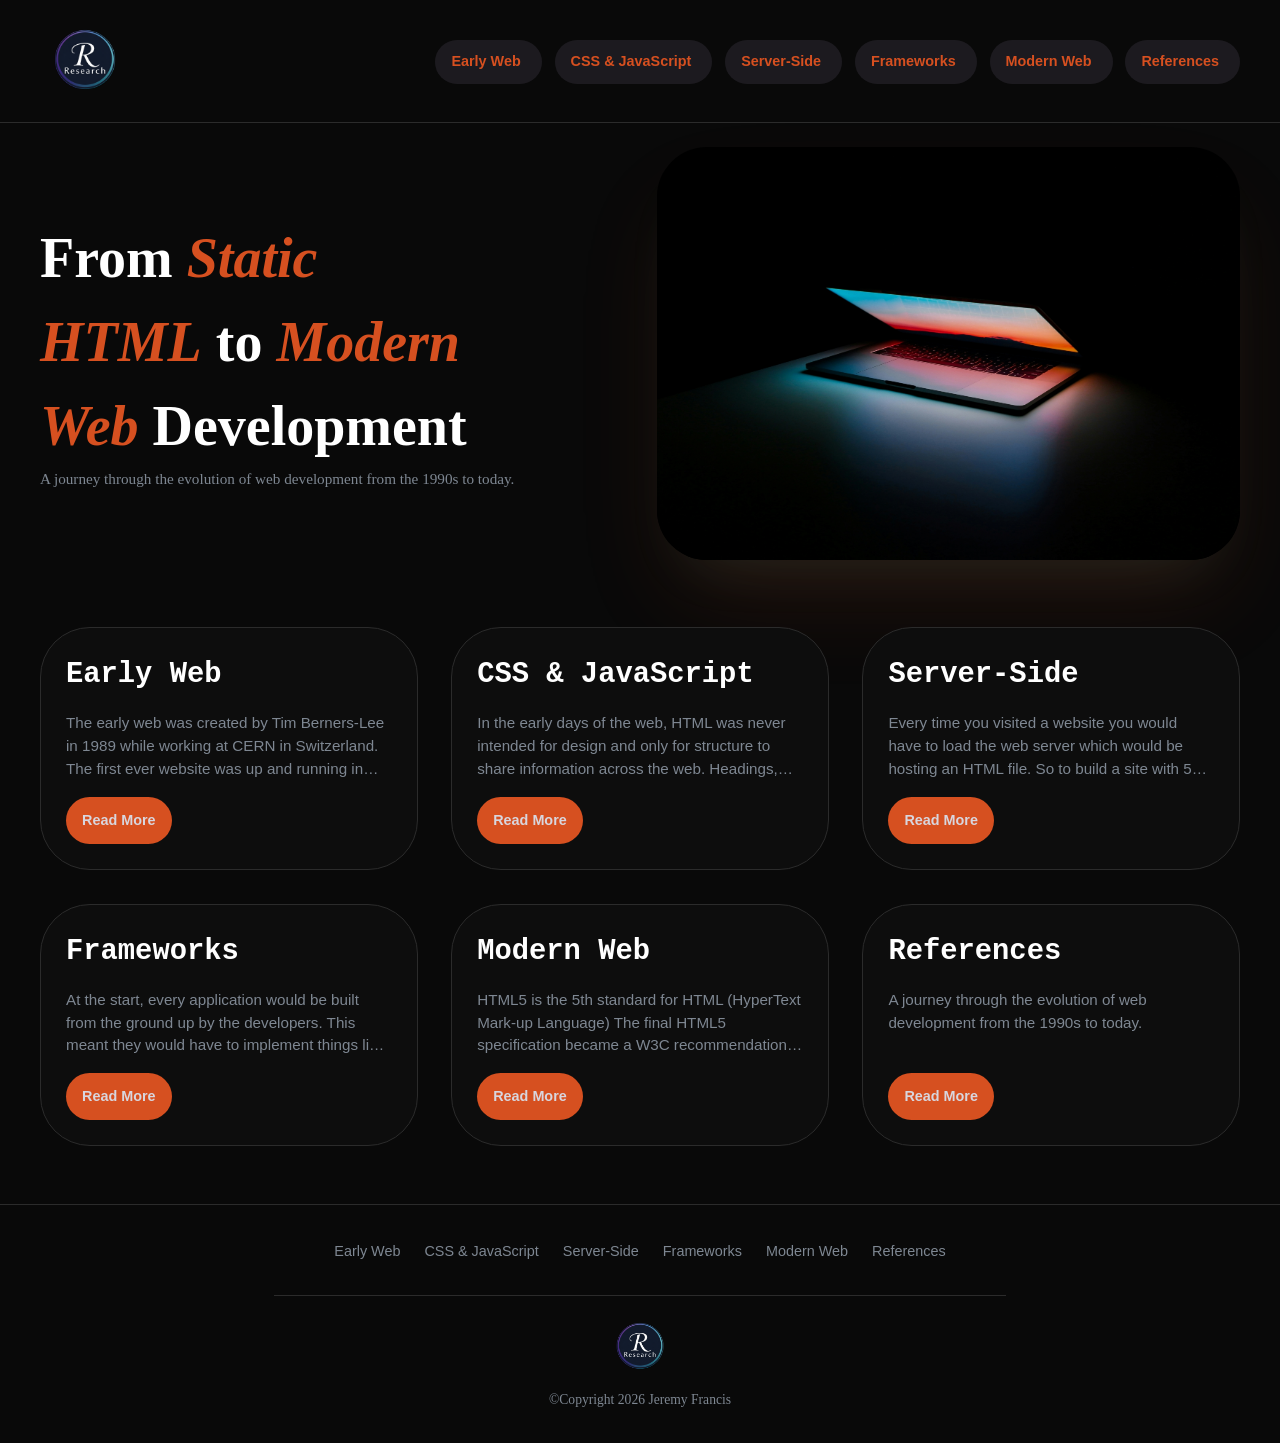
==== index.html @ c293f707 "Add files via upload" ====
<!doctype html>
<html>
  <head>
    <title>From Static HTML to Modern Web Development</title>
    <link rel="stylesheet" href="style.css" />
  </head>
  <body>
    <header>
      <nav>
        <a href="index.html" class="logo-text"
          ><img src="public/Untitled design.svg" alt="" srcset=""
        /></a>
        <!-- HAMBURGER -->
        <input type="checkbox" id="menu-toggle" class="menu-toggle" />

        <label for="menu-toggle" class="hamburger">
          <span></span>
        </label>

        <ul class="menu">
          <li><a href="earlyWeb.html">Early Web</a></li>
          <li><a href="css.html">CSS & JavaScript</a></li>
          <li><a href="serverSide.html">Server-Side</a></li>
          <li><a href="frameworks.html">Frameworks </a></li>
          <li><a href="modernWeb.html">Modern Web</a></li>
          <li><a href="references.html">References</a></li>
        </ul>
      </nav>
    </header>
    <main>
      <section class="content-grid-hero">
        <div class="hero-grid-child-1">
          <h1>
            From <span class="highlight-text">Static HTML</span> to
            <span class="highlight-text">Modern Web</span> Development
          </h1>
          <p class="sub-text">
            A journey through the evolution of web development from the 1990s to
            today.
          </p>
        </div>
        <div class="hero-grid-child-2">
          <img src="public/hero-bg.jpg" alt="" />
        </div>
      </section>
      <aside class="container">
        <div class="grid-cards">
          <div class="card">
            <h2>Early Web</h2>
            <p>
              The early web was created by Tim Berners-Lee in 1989 while working
              at CERN in Switzerland. The first ever website was up and running
              in 1991.
            </p>
            <a href="earlyWeb.html" class="btn">Read More</a>
          </div>
          <div class="card">
            <h2>CSS & JavaScript</h2>
            <p>
              In the early days of the web, HTML was never intended for design
              and only for structure to share information across the web.
              Headings, paragraphs, and links were the only structures needed to
              accomplish this.
            </p>
            <a href="css.html" class="btn">Read More</a>
          </div>
          <div class="card">
            <h2>Server-Side</h2>
            <p>
              Every time you visited a website you would have to load the web
              server which would be hosting an HTML file. So to build a site
              with 500 unique pages, you would have to write all 500 pages of
              HTML.
            </p>
            <a href="serverSide.html" class="btn">Read More</a>
          </div>
          <div class="card">
            <h2>Frameworks</h2>
            <p>
              At the start, every application would be built from the ground up
              by the developers. This meant they would have to implement things
              like form validation, database connections, routes, a templating
              engine, etc.
            </p>
            <a href="frameworks.html" class="btn">Read More</a>
          </div>
          <div class="card">
            <h2>Modern Web</h2>
            <p>
              HTML5 is the 5th standard for HTML (HyperText Mark-up Language)
              The final HTML5 specification became a W3C recommendation in 2014.
              For a long time, web developers have had to put a div in a web
              page and label it something like “header”, “nav”, “article” or
              “section” to give other applications on the web an idea of what
              that div is used for.
            </p>
            <a href="modernWeb.html" class="btn">Read More</a>
          </div>
          <div class="card">
            <h2>References</h2>
            <p>
              A journey through the evolution of web development from the 1990s
              to today.
            </p>
            <a href="references.html" class="btn">Read More</a>
          </div>
        </div>
      </aside>
    </main>
    <footer>
      <div class="maintain">
        <ul class="menu-footer">
          <li><a href="earlyWeb.html">Early Web</a></li>
          <li><a href="css.html">CSS & JavaScript</a></li>
          <li><a href="serverSide.html">Server-Side</a></li>
          <li><a href="frameworks.html">Frameworks </a></li>
          <li><a href="modernWeb.html">Modern Web</a></li>
          <li><a href="references.html">References</a></li>
        </ul>
        <div class="footer-head">
          <a href="index.html" class="logo-text"
            ><img src="public/Untitled design.svg" alt="" srcset=""
          /></a>
          <p>©Copyright 2026 Jeremy Francis</p>
        </div>
      </div>
    </footer>
  </body>
</html>
---- style.css ----
/* ==========================================================================
        CSS RESET BY https://www.joshwcomeau.com/css/custom-css-reset/
   ========================================================================== */

/* 1. Use a more-intuitive box-sizing model */
*,
*::before,
*::after {
  box-sizing: border-box;
}

/* 2. Remove default margin */
*:not(dialog) {
  margin: 0;
}

/* 3. Enable keyword animations */
@media (prefers-reduced-motion: no-preference) {
  html {
    interpolate-size: allow-keywords;
  }
}

body {
  /* 4. Add accessible line-height */
  line-height: 1.5;
  /* 5. Improve text rendering */
  -webkit-font-smoothing: antialiased;
}

/* 6. Improve media defaults */
img,
picture,
video,
canvas,
svg {
  display: block;
  max-width: 100%;
}

/* 7. Inherit fonts for form controls */
input,
button,
textarea,
select {
  font: inherit;
}

/* 8. Avoid text overflows */
p,
h1,
h2,
h3,
h4,
h5,
h6 {
  overflow-wrap: break-word;
}

/* 9. Improve line wrapping */
p {
  text-wrap: pretty;
}
h1,
h2,
h3,
h4,
h5,
h6 {
  text-wrap: balance;
}

/*
  10. Create a root stacking context
*/
#root,
#__next {
  isolation: isolate;
}
/* ==========================================================================
                                END CSS RESET
   ========================================================================== */

/* ==========================================================================
                        VARIABLES SO ITS EASIER TO REUSE
   ========================================================================== */
:root {
  /* Background colors */
  --main-bg: oklch(14% 0 0);
  /* Cards */
  --card-bg: oklch(16% 0 0);
  --card-border-color: oklch(29% 0 0);

  /* Accents */
  --accent-main: oklch(60.5% 0.178 38.5);
  --accent-alt: oklch(80% 0.12 180);

  /* TEXT COLORS */
  --heading-color: oklch(100% 0 0);
  --body-text: oklch(88% 0.01 295);
  --small-text: oklch(62% 0.02 255);
  --link-color: oklch(60.5% 0.178 38.5);
  --link-hover-color: oklch(100% 0 0);

  /* TYPOGRAPHY */
  --heading-font: "Courier New", Courier, monospace;
  --body-font: Verdana, Geneva, Tahoma, sans-serif;

  /* VALUES */
  --container: 1200px;
}
/* ==========================================================================
                                END VARIABLES
   ========================================================================== */

header {
  width: 100%;
  position: sticky;
  top: 0;
  padding: clamp(0.5rem, 1vw + 0.2rem, 1rem) clamp(1rem, 2vw + 0.5rem, 3rem);
  background: var(--main-bg);
  z-index: 1000;
  min-height: clamp(60px, 10vh, 85px);
  align-content: center;
  border-bottom: 1px solid var(--card-border-color);
}
nav {
  max-width: var(--container);
  margin: auto;
  display: flex;
  align-items: center;
  justify-content: space-between;
}
.logo-text img {
  width: clamp(70px, 11vw, 90px);
  height: auto;
  border-radius: 50px;
}

.menu {
  display: flex;
  flex-wrap: nowrap;
  max-width: 1200px;
  align-items: center;
  gap: clamp(0.35rem, 1vw, 0.8rem);
  list-style: none;
  & a {
    text-decoration: none;
    padding: 0.8rem 1rem;
    font-family: var(--body-font);
    font-size: clamp(0.9rem, 0.9vw, 1.05rem);
    font-weight: 600;
    color: var(--link-color);
    transition: 0.5s;
    border-bottom: 2px solid transparent;
    border-right: 5px solid transparent;
    background: oklch(67.85% 0.05035 295.784 / 0.132);
    backdrop-filter: blur(8px);
    border-radius: 50px;
  }

  & a:hover {
    color: var(--link-hover-color);
    border-color: var(--accent-main);
    border-right-color: oklch(60.656% 0.17754 38.659 / 0.831);
  }
}
.menu-toggle {
  display: none;
}
.hamburger {
  display: none;
  width: clamp(40px, 6vw, 45px);
  height: clamp(40px, 6vw, 45px);
  align-items: center;
  justify-content: center;
  border-radius: 12px;
  border: 2px solid rgba(255, 255, 255, 0.12);
  background: rgba(255, 255, 255, 0.06);
  cursor: pointer;
  & span,
  & span::before,
  & span::after {
    display: block;
    width: 18px;
    height: 2px;
    background: #fff;
    position: relative;
    content: "";
    transition:
      transform 0.25s ease,
      top 0.25s ease,
      background 0.25s ease;
    transform-origin: center;
  }
  & span::before {
    position: absolute;
    top: -6px;
  }
  & span::after {
    position: absolute;
    top: 6px;
  }
}
@media (max-width: 1140px) {
  .menu {
    position: absolute;
    top: 100%;
    left: 0;
    right: 0;
    flex-direction: column;
    align-items: center;
    gap: clamp(0.25rem, 1vh, 0.5rem);

    backdrop-filter: blur(12px);
    max-height: 0;
    padding: 0;
    opacity: 0;
    pointer-events: none;

    transition:
      max-height 0.3s ease,
      opacity 0.3s ease,
      padding 0.3s ease;
    & li {
      display: flex;
      align-items: center;
      justify-content: center;
      width: 90%;
      border-bottom: 1px solid var(--card-border-color);
    }
    & li,
    & a {
      padding: 1vh 0;
      background: transparent;
    }
  }
  .menu a:hover {
    border-color: transparent;
  }
  .menu-toggle:checked ~ .menu {
    max-height: 100dvh;
    padding: 0;
    opacity: 1;
    pointer-events: auto;
    background: var(--card-bg);
  }
  .menu-toggle:checked ~ li a:hover {
    border-color: transparent;
  }
  .hamburger {
    display: flex;
  }
  .menu-toggle:checked ~ .hamburger span {
    background: transparent;
  }
  .menu-toggle:checked ~ .hamburger span::before {
    top: 0;
    transform: rotate(45deg);
  }
  .menu-toggle:checked ~ .hamburger span::after {
    top: 0;
    transform: rotate(-45deg);
  }
}
/* ==========================================================================
                                    BODY
   ========================================================================== */
main {
  display: flex;
  align-items: center;
  justify-content: center;
  flex-direction: column;
  margin: 0 auto;
  padding: 24px 0;
}
body {
  background-color: var(--main-bg);
  display: grid;
  min-height: 100dvh;
  grid-template-rows: auto 1fr auto;
}
h1 {
  font-size: clamp(2rem, 5vw + 1rem, 3.5rem);
  color: var(--heading-color);
  font-weight: 700;
}
h2 {
  font-size: clamp(1.5rem, 3vw + 0.5rem, 1.9rem);
  color: var(--heading-color);
  font-weight: 700;
}
h3 {
  font-size: clamp(1.25rem, 2vw + 0.5rem, 1.75rem);
  color: var(--heading-color);
  font-weight: 600;
}
h4 {
  font-size: clamp(1.1rem, 1.5vw + 0.25rem, 1.35rem);
  color: var(--heading-color);
  font-weight: 600;
}
h5 {
  font-size: clamp(1rem, 1vw + 0.25rem, 1.15rem);
  color: var(--heading-color);
  font-weight: 500;
}
h6 {
  font-size: clamp(0.9rem, 0.8vw + 0.2rem, 1rem);
  color: var(--heading-color);
  font-weight: 500;
}
p {
  font-size: clamp(0.95rem, 1vw + 0.1rem, 1.05rem);
  font-weight: 400;
  color: var(--body-text);
}

.highlight-text {
  color: var(--accent-main);
  font-style: oblique;
  font-weight: 600;
}
.sub-text {
  color: var(--small-text) !important;
}
.container {
  max-width: var(--container);
}

aside {
  padding: clamp(1rem, 2vw + 0.5rem, 3rem);
  width: 100%;
  max-width: var(--container);
  display: flex;
  place-items: center;
}

@media (width>1200px) {
  aside {
    padding: clamp(1rem, 2vw + 0.5rem, 3rem) 0;
  }
}
.grid-cards {
  width: 100%;
  display: grid;
  grid-template-columns: repeat(auto-fit, minmax(min(20rem, 100%), 1fr));
  gap: clamp(1rem, 2vw + 0.5rem, 3rem);
}
.card {
  display: flex;
  flex-direction: column;
  width: 100%;
  background: var(--card-bg);
  border: 1px solid var(--card-border-color);
  border-radius: 50px;
  text-wrap: balance;
  padding: 25px;
  gap: 16px;

  & h2 {
    color: var(--heading-color);
    font-size: clamp(1.8rem, 1.6vw + 0.5rem, 1.9rem);
    font-weight: 600;
    font-family: var(--heading-font);
    white-space: nowrap;
  }
  & p {
    flex: 1;
    font-family: var(--body-font);
    color: var(--small-text);
    display: -webkit-box;
    -webkit-line-clamp: 3;
    -webkit-box-orient: vertical;
    line-clamp: 3;
    overflow: hidden;
  }
  & a.btn {
    text-decoration: none;
    width: auto;
    height: auto;
    text-align: center;
    text-wrap: nowrap;
    padding: 0.8rem 1rem;
    font-family: var(--body-font);
    font-size: clamp(0.85rem, 1vw + 0.1rem, 1rem);
    font-weight: 600;
    color: var(--body-text);
    transition: 0.2s;
    background: oklch(60.5% 0.178 38.5);
    border-radius: 50px;
    align-self: flex-start;
  }
  & a.btn:hover {
    background: oklch(60.656% 0.17754 38.659 / 0.596);
  }
}
.card:hover {
  box-shadow:
    oklch(60.5% 0.178 38.5 / 0.15) 0px 50px 100px -20px,
    oklch(80% 0.12 180 / 0.12) 0px 30px 60px -30px,
    oklch(0% 0 0 / 0.55) 0px -20px 6px 0px inset;
}

.content-grid-hero {
  display: grid;
  max-width: var(--container);
  align-items: center;
  grid-template-columns: repeat(auto-fit, minmax(min(30rem, 100%), 1fr));
  text-wrap: balance;
  gap: clamp(1rem, 2vw + 0.5rem, 3rem);
  grid-template-areas: "content image";
}
.hero-grid-child-1 {
  grid-area: content;
  & h1 {
    color: var(--heading-color);
    text-align: left;
  }
  & p {
    color: var(--body-text);
  }
}
.hero-grid-child-2 {
  grid-area: image;
  & img {
    width: 100%;
    height: 100%;
    min-height: 350px;
    object-fit: cover;
    border-radius: 50px;
    box-shadow:
      oklch(60.5% 0.178 38.5 / 0.15) 0px 50px 100px -20px,
      oklch(80% 0.12 180 / 0.12) 0px 30px 60px -30px,
      oklch(0% 0 0 / 0.55) 0px -20px 6px 0px inset;
  }
}
@media (max-width: 1264px) {
  .content-grid-hero {
    padding: clamp(1rem, 2vw + 0.5rem, 3rem);
    & .hero-grid-child-2 {
      object-fit: cover;
      height: 100%;
    }
  }
}

@media (max-width: 900px) {
  .content-grid-hero {
    grid-template-areas:
      "content"
      "image";
    grid-template-columns: 1fr;
    & .hero-grid-child-1 * {
      text-align: center;
    }
  }
}

.content-grid {
  display: grid;
  max-width: var(--container);
  align-items: center;
  grid-template-columns: repeat(auto-fit, minmax(min(30rem, 100%), 1fr));
  text-wrap: balance;
  gap: clamp(1rem, 2vw + 0.5rem, 3rem);
  grid-template-areas: "image content";
}
.content-grid-child-1 {
  grid-area: image;

  & img {
    width: 100%;
    height: 100%;
    min-height: 350px;
    object-fit: cover;
    border-radius: 50px;
    box-shadow:
      oklch(60.5% 0.178 38.5 / 0.15) 0px 50px 100px -20px,
      oklch(80% 0.12 180 / 0.12) 0px 30px 60px -30px,
      oklch(0% 0 0 / 0.55) 0px -20px 6px 0px inset;
  }
}

.content-grid-child-2 {
  grid-area: content;

  & h3,
  & p {
    text-wrap: balance;
  }
  & h3 {
    padding-bottom: 0.75rem;
  }
  & p {
    padding-bottom: 1.25rem;
  }
}

@media (max-width: 1264px) {
  .content-grid {
    padding: clamp(1rem, 2vw + 0.5rem, 3rem);
    & .content-grid-child-1 {
      object-fit: cover;
      height: 100%;
    }
  }
}
@media (max-width: 900px) {
  .content-grid {
    grid-template-areas:
      "content"
      "image";
    grid-template-columns: 1fr;
    & .content-grid-child-2 * {
      text-align: left;
    }
  }
}

section {
  padding: 0 0 clamp(1rem, 2vw + 0.5rem, 3rem) 0;
}
.parent-grid {
  display: grid;
  max-width: var(--container);
  align-items: start;
  grid-template-columns: repeat(auto-fit, minmax(min(30rem, 100%), 1fr));
  gap: clamp(1rem, 2vw + 0.5rem, 3rem);
  grid-template-areas: "heading content";
  & .child-1 {
    grid-area: heading;
    height: 100%;
    border-right: 0.1vw solid var(--card-border-color);
  }
  & .child-2 {
    grid-area: content;
    text-wrap: balance;

    & h4 {
      padding-bottom: 0.75rem;
    }
    & p {
      padding-bottom: 1.25rem;
    }
  }
}

@media (max-width: 1264px) {
  .parent-grid {
    margin: clamp(1rem, 2vw + 0.5rem, 3rem);
  }
}
@media (max-width: 900px) {
  .parent-grid {
    border-bottom: 1px solid var(--card-border-color);
    grid-template-areas:
      "heading"
      "content";
    grid-template-columns: 1fr;
    & .child-1 {
      border-color: transparent;
    }

    & * {
      text-align: left;
    }
  }
}
.timeline-table {
  max-width: var(--container);
  width: 100%;
  display: grid;
  grid-template-columns: 1fr;
  grid-template-areas: "card";
}
@media (max-width: 1264px) {
  .timeline-table {
    padding: 0 clamp(1rem, 2vw + 0.5rem, 3rem);
  }
}
.timeline-card {
  grid-area: card;
  background: var(--card-bg);
  border: 1px solid var(--card-border-color);
  border-radius: 50px;

  & h2 {
    margin: clamp(1rem, 2vw + 0.5rem, 3rem);
    text-align: center;
    border-bottom: 1px solid var(--card-border-color);
  }
}
.timeline-grid {
  display: grid;
  gap: clamp(1rem, 2vw + 0.5rem, 3rem);
  width: 100%;
  grid-template-columns: repeat(auto-fit, minmax(min(20rem, 70%), 1fr));
  justify-content: center;

  & li {
    color: var(--small-text);
  }
}
.timeline-grid-children {
  padding: clamp(1rem, 2vw + 0.5rem, 3rem);
  & h4 {
    padding-bottom: 0.75rem;
  }
  & li {
    padding-bottom: 1.25rem;
    text-wrap: balance;
    text-align: left;
  }
}

footer {
  width: 100%;
  border-top: 1px solid var(--card-border-color);
}

.maintain {
  max-width: 800px;
  margin: 0 auto;
  padding: clamp(1rem, 2vw + 0.5rem, 3rem);
  display: flex;
  flex-direction: column;
  align-items: center;
  gap: clamp(1rem, 2vw + 0.5rem, 2rem);
}

.menu-footer {
  display: flex;
  flex-wrap: wrap;
  justify-content: center;
  gap: 0.5rem 1.5rem;
  list-style: none;
  padding: 0;

  & a {
    text-decoration: none;
    color: var(--small-text);
    font-family: var(--body-font);
    font-size: 0.9rem;
    transition: 0.2s;
  }
  & a:hover {
    color: var(--link-hover-color);
  }
}

.footer-head {
  display: flex;
  flex-direction: column;
  align-items: center;
  gap: 0.5rem;
  border-top: 1px solid var(--card-border-color);
  padding-top: 1rem;
  width: 100%;

  & img {
    width: 70px;
  }
  & p {
    color: var(--small-text);
    font-size: 0.85rem;
  }
}
.ref-section {
  max-width: var(--container);
  width: 100%;
  padding: 0 clamp(1rem, 2vw + 0.5rem, 3rem);
  display: flex;
  flex-direction: column;
}
.ref-text {
  text-align: center;
}

.ref-group {
  border-bottom: 1px solid var(--card-border-color);
  padding: clamp(1rem, 2vw, 2rem) 0;
}

.ref-group:last-child {
  border-bottom: none;
}

.ref-group h4 {
  padding-bottom: 0.75rem;
}

.ref-group ul {
  list-style: none;
  display: flex;
  flex-direction: column;
  gap: 0.75rem;
}

.ref-group li {
  color: var(--body-text);
  font-family: var(--body-font);
  font-size: clamp(0.85rem, 1vw + 0.1rem, 0.95rem);
  line-height: 1.7;
  padding-left: 2rem;
  text-indent: -2rem;
}

.ref-group li a {
  color: var(--accent-main);
  text-decoration: underline;
  text-underline-offset: 3px;
}

.ref-group li a:hover {
  color: var(--link-hover-color);
}

.darken-image {
  filter: brightness(0.75);
}
.center-text {
  text-align: center;
  font-size: 12px;
}
.cite {
  color: var(--accent-main);
  font-size: 0.6rem;
  font-weight: 600;
  vertical-align: super;
  text-decoration: none;
  font-family: var(--body-font);
}
.cite:hover {
  color: var(--link-hover-color);
}
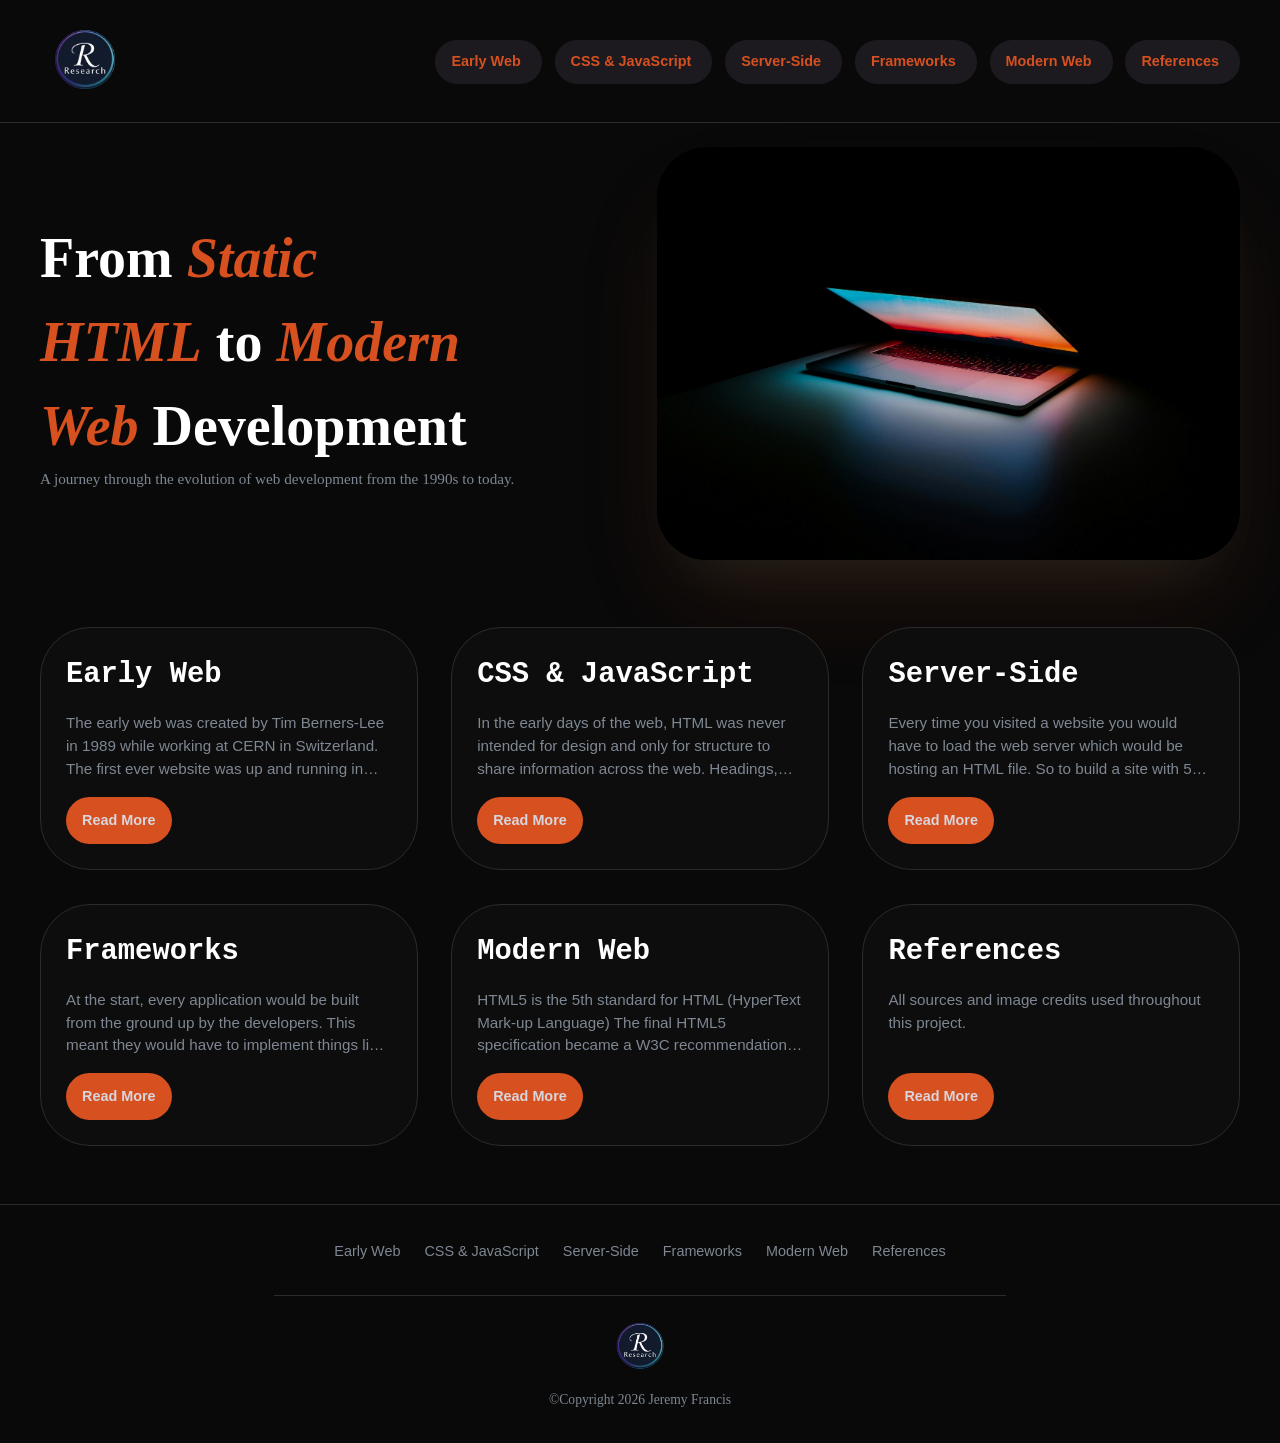
==== commit 10cc2292: "Fix content issues in index.html" ====
--- a/index.html
+++ b/index.html
@@ -2,6 +2,7 @@
 <html>
   <head>
     <title>From Static HTML to Modern Web Development</title>
+    <meta name="viewport" content="width=device-width, initial-scale=1.0" />
     <link rel="stylesheet" href="style.css" />
   </head>
   <body>
@@ -99,8 +100,7 @@
           <div class="card">
             <h2>References</h2>
             <p>
-              A journey through the evolution of web development from the 1990s
-              to today.
+              All sources and image credits used throughout this project.
             </p>
             <a href="references.html" class="btn">Read More</a>
           </div>
@@ -127,3 +127,5 @@
     </footer>
   </body>
 </html>
+
+
